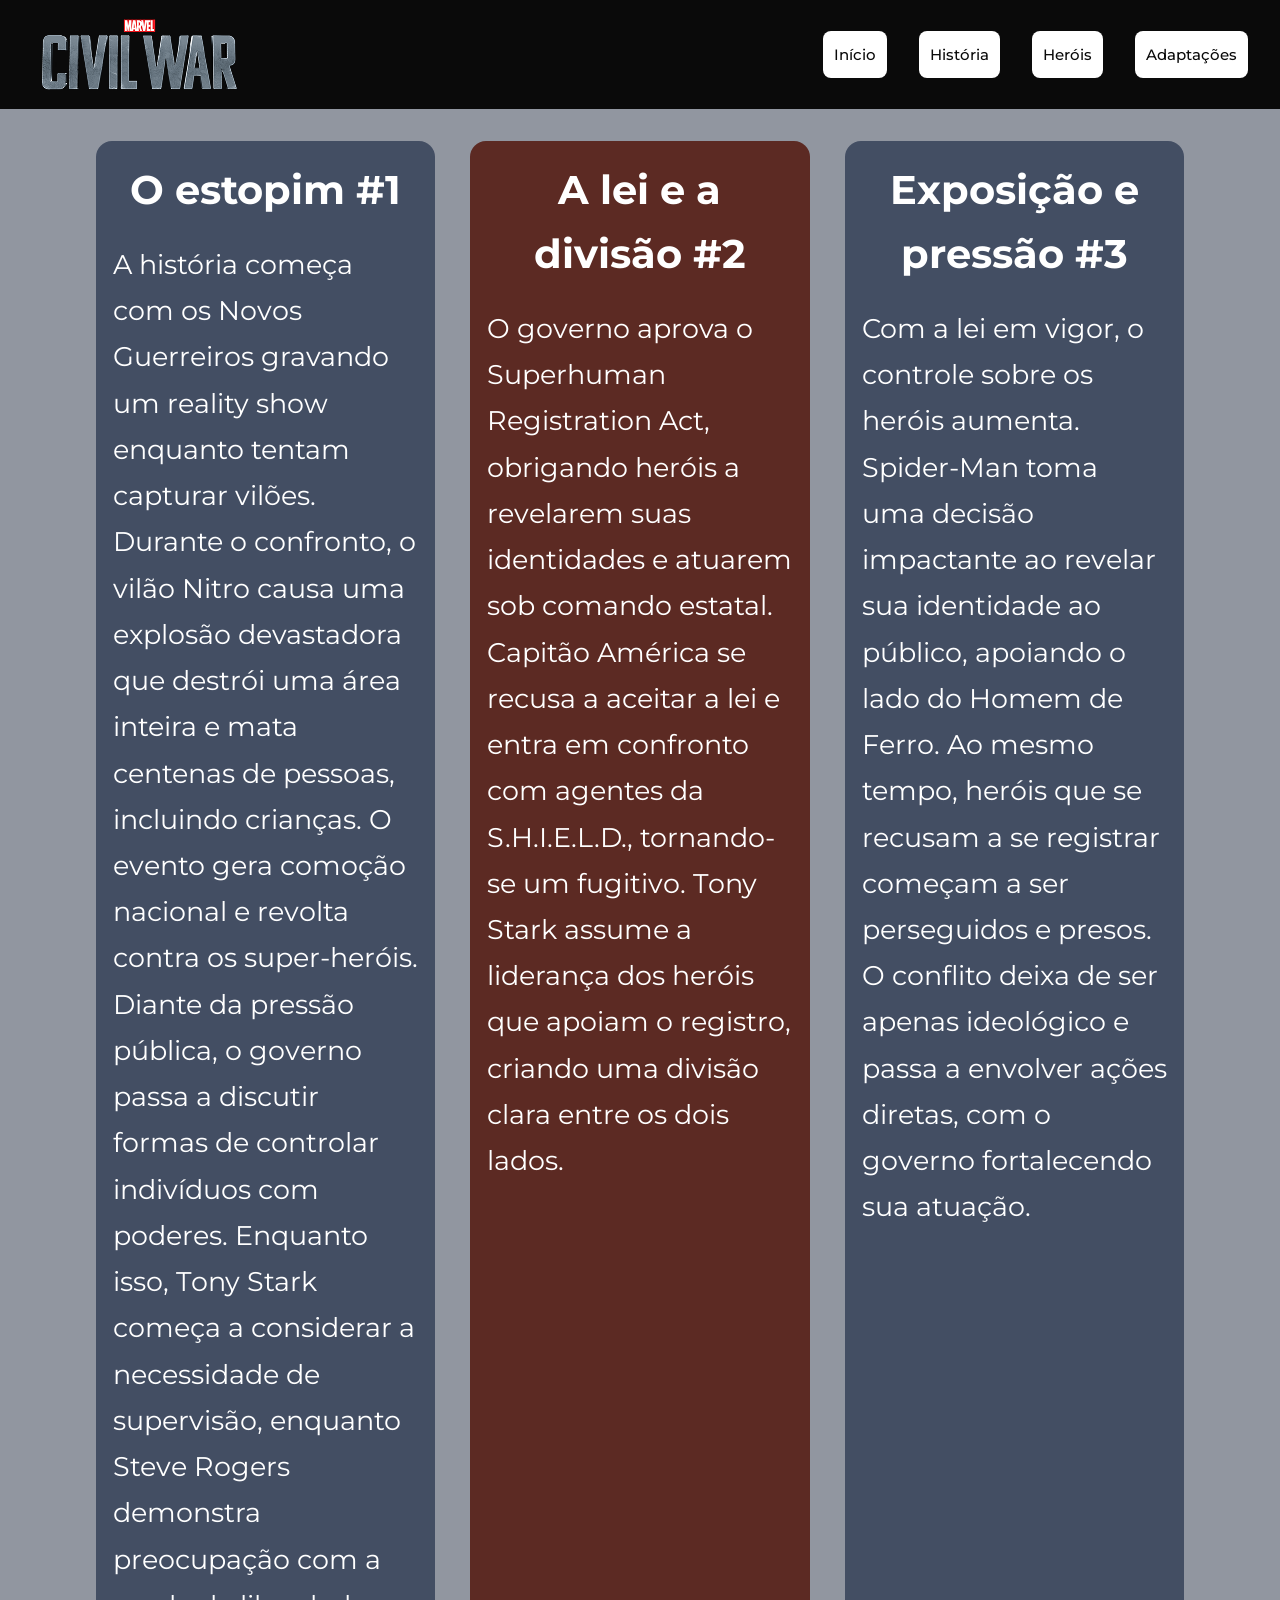
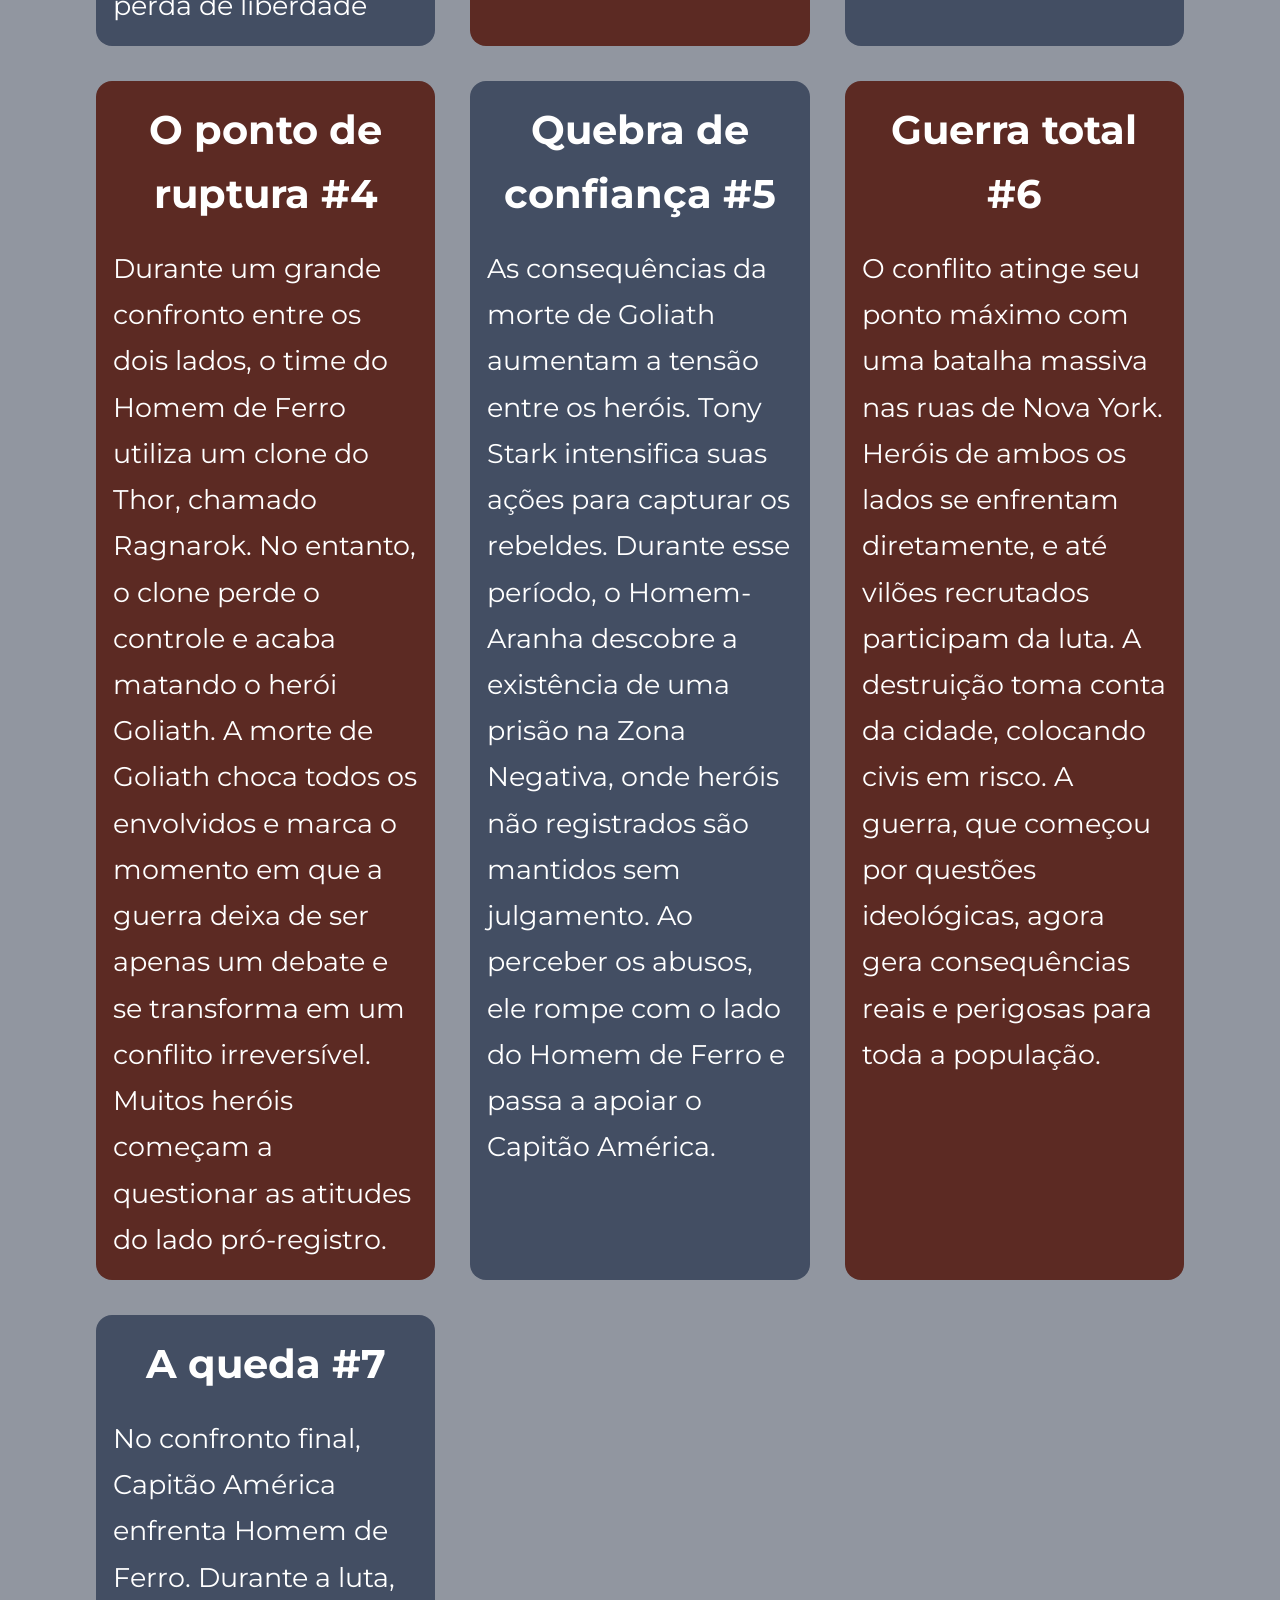
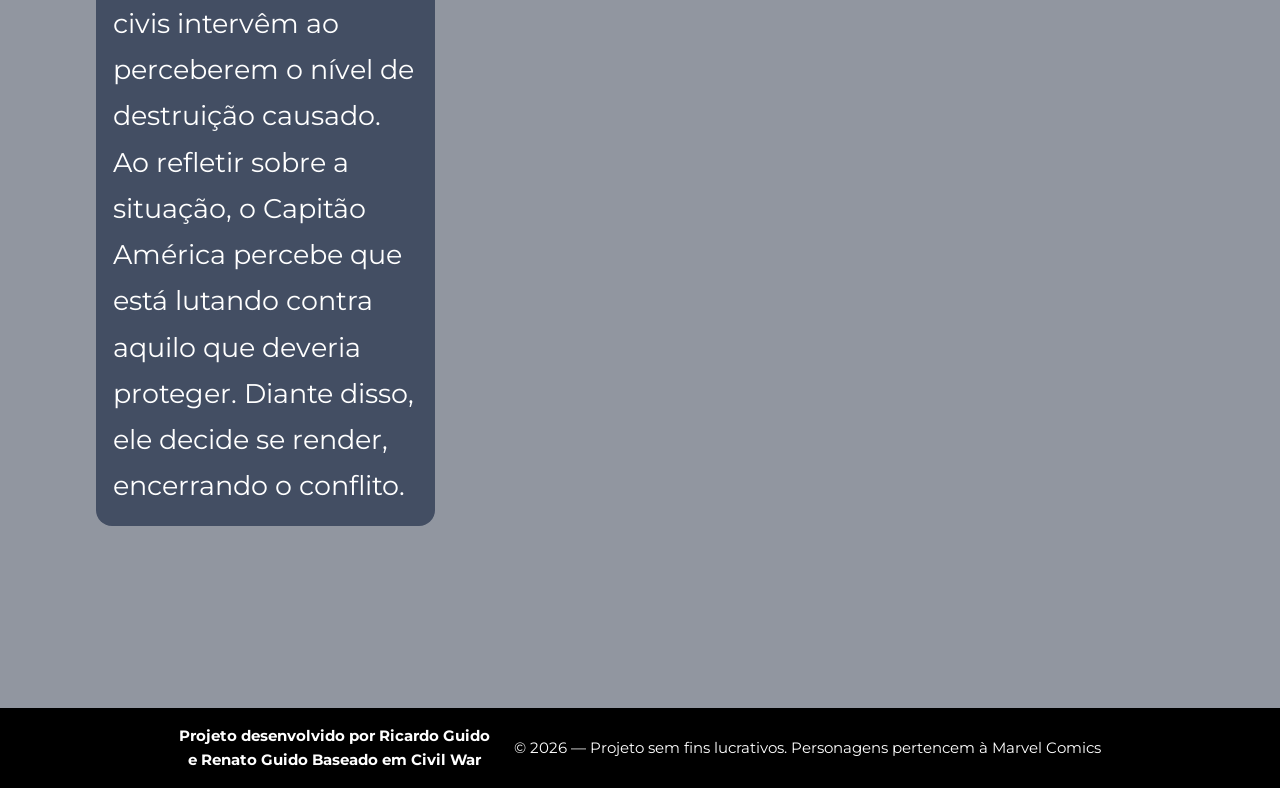
==== historia.html @ 03456ea7 "feat: Adição da page historia e estilização parcial" ====
<!DOCTYPE html>
<html lang="en">

<head>
    <meta charset="UTF-8">
    <meta name="viewport" content="width=device-width, initial-scale=1.0">
    <title>Civil War</title>
    <link rel="stylesheet" href="style/style.css">
    <link rel="preconnect" href="https://fonts.googleapis.com">
    <link rel="preconnect" href="https://fonts.gstatic.com" crossorigin>
    <link
        href="https://fonts.googleapis.com/css2?family=Inter:ital,opsz,wght@0,14..32,100..900;1,14..32,100..900&family=Montserrat:ital,wght@0,100..900;1,100..900&display=swap"
        rel="stylesheet">
</head>

<body>
    <header>
        <header class="navbar">

            <nav class="navbar-inner">
                <img src="img/Logo Header.png" alt="Civil War Logo">

                <ul class="navbar-links">
                    <li><a href="index.html">Início</a></li>
                    <li><a href="historia.html">História</a></li>
                    <li><a href="#herois">Heróis</a></li>
                    <li><a href="#adaptacoes">Adaptações</a></li>
                </ul>
            </nav>
        </header>
    </header>

    <body>
        <main>
            <section class="timeline">

                <div class="card-esquerda">
                    <h2>O estopim #1</h2>
                    <p>A história começa com os Novos Guerreiros gravando um reality show enquanto tentam capturar
                        vilões. Durante o confronto, o vilão Nitro causa uma explosão devastadora que destrói uma área
                        inteira e mata centenas de pessoas, incluindo crianças. O evento gera comoção nacional e revolta
                        contra os super-heróis.
                        Diante da pressão pública, o governo passa a discutir formas de controlar indivíduos com
                        poderes. Enquanto isso, Tony Stark começa a considerar a necessidade de supervisão, enquanto
                        Steve Rogers demonstra preocupação com a perda de liberdade</p>
                </div>

                <div class="card-direita">
                    <h2>A lei e a divisão #2</h2>
                    <p>O governo aprova o Superhuman Registration Act, obrigando heróis a revelarem suas identidades e
                        atuarem sob comando estatal.
                        Capitão América se recusa a aceitar a lei e entra em confronto com agentes da S.H.I.E.L.D.,
                        tornando-se um fugitivo. Tony Stark assume a liderança dos heróis que apoiam o registro, criando
                        uma divisão clara entre os dois lados.</p>
                </div>

                <div class="card-esquerda">
                    <h2>Exposição e pressão #3</h2>
                    <p>Com a lei em vigor, o controle sobre os heróis aumenta. Spider-Man toma uma decisão impactante ao
                        revelar sua identidade ao público, apoiando o lado do Homem de Ferro.
                        Ao mesmo tempo, heróis que se recusam a se registrar começam a ser perseguidos e presos. O
                        conflito deixa de ser apenas ideológico e passa a envolver ações diretas, com o governo
                        fortalecendo sua atuação.</p>
                </div>

                <div class="card-direita">
                    <h2>O ponto de ruptura #4</h2>
                    <p>Durante um grande confronto entre os dois lados, o time do Homem de Ferro utiliza um clone do
                        Thor, chamado Ragnarok. No entanto, o clone perde o controle e acaba matando o herói Goliath.
                        A morte de Goliath choca todos os envolvidos e marca o momento em que a guerra deixa de ser
                        apenas um debate e se transforma em um conflito irreversível. Muitos heróis começam a questionar
                        as atitudes do lado pró-registro.</p>
                </div>

                <div class="card-esquerda">
                    <h2>Quebra de confiança #5</h2>
                    <p>As consequências da morte de Goliath aumentam a tensão entre os heróis. Tony Stark intensifica
                        suas ações para capturar os rebeldes.
                        Durante esse período, o Homem-Aranha descobre a existência de uma prisão na Zona Negativa, onde
                        heróis não registrados são mantidos sem julgamento. Ao perceber os abusos, ele rompe com o lado
                        do Homem de Ferro e passa a apoiar o Capitão América.</p>
                </div>

                <div class="card-direita">
                    <h2>Guerra total #6</h2>
                    <p>O conflito atinge seu ponto máximo com uma batalha massiva nas ruas de Nova York. Heróis de ambos
                        os lados se enfrentam diretamente, e até vilões recrutados participam da luta.
                        A destruição toma conta da cidade, colocando civis em risco. A guerra, que começou por questões
                        ideológicas, agora gera consequências reais e perigosas para toda a população.</p>
                </div>

                <div class="card-esquerda">
                    <h2>A queda #7</h2>
                    <p>No confronto final, Capitão América enfrenta Homem de Ferro. Durante a luta, civis intervêm ao
                        perceberem o nível de destruição causado.
                        Ao refletir sobre a situação, o Capitão América percebe que está lutando contra aquilo que
                        deveria proteger. Diante disso, ele decide se render, encerrando o conflito.</p>
                </div>

            </section>
        </main>

        <footer class="footer">
            <div class="footer-inner">
                <h2>Projeto desenvolvido por Ricardo Guido <br>
                    e Renato Guido Baseado em Civil War</h2>
                <span class="footer-copy">© 2026 — Projeto sem fins lucrativos.
                    Personagens pertencem à Marvel Comics</span>
            </div>
        </footer>
    </body>

</html>
---- style/style.css ----
*{
    margin: 0;
    padding: 0;
    box-sizing: border-box;
}

:root{
    --cor-fundo: #9196a0;
    --cor-primaria-hover: hsl(0, 0%, 1%);
    --cor-homem-de-ferro: #5C2A23;
    --cor-capitao-america: #434e63;
    --cor-branca: #FFFFFF;
    --cor-texto-preto: #0a0a0a;
    --cor-texto-branco: #ffffff;
    --cor-borda: #c3c6d7;

    --fonte-principal: 'Montserrat';

    --espaco-xs: 0.5rem;
    --espaco-sm: 1rem;
    --espaco-md: 1.5rem;
    --espaco-lg: 2rem;
    --espaco-xxl: 6rem;
    --espaco-xl: 3rem;

    --raio-sm: 0.5rem;
    --raio-md: 0.75rem;
    --raio-lg: 1rem;

}

body{
    font-family: var(--fonte-principal);
    background-color: var(--cor-fundo);
    color: var(--cor-texto);
    line-height: 1.6;
}

.navbar{
    top: 0;
    left: 0;
    width: 100%;
    background-color: #0a0a0a;
}


.navbar-inner{
    display: flex;
    justify-content: space-between;
    align-items: center;
    width: 100%;
    margin: 0 auto; 
    padding: var(--espaco-sm) var(--espaco-lg);
}

.navbar-links{
    display: flex;
    list-style: none;
    gap: var(--espaco-lg);
}

li{
    background-color: var(--cor-branca);
    padding: 10px;
    border: 1px solid transparent;
    border-radius: var(--raio-sm);
}

.navbar-links a{
    text-decoration: none;
    color: var(--cor-texto-preto);
    font-size: 0.9375rem;
    font-weight: 500;
}

.navbar-links li:hover{
    background-color: #000;
    border: 1px solid #fff;
}

.navbar-links li:hover a{
    color: #fff;
}

.navbar-logo img{
    width: 150px;
    height: auto;
    display: block;
}

.texto-inicio{
    min-height: 100vh;
    display: flex;
    align-items: stretch;
    justify-content: center;
    gap: 40px;
    padding: var(--espaco-lg) var(--espaco-xxl);
}

.cards-texto{
    display: flex;
    flex-direction: column;
    gap: 90px;
    width: 50%;
}

.introducao,
.sinopse,
.obra{
    width: 100%;
    height: 50%;
    display: flex;
    flex-direction: column;
    align-items: center;
    justify-content: center;

    border-radius: var(--raio-lg);
    padding: var(--espaco-xl);

    color: var(--cor-texto-branco);
    text-align: center;
}

.introducao{
    background-color: var(--cor-homem-de-ferro);
}

.sinopse{
    background-color: var(--cor-capitao-america);
}

.obra{
    background-color: var(--cor-homem-de-ferro);
}

.card-imagem{
    width: 35%;
    border-radius: var(--raio-lg);
    overflow: hidden;
}

.card-imagem img{
    width: 100%;
    height: 100%;
    border-radius: var(--raio-md);
    display: block;
}

footer{
    background-color: #000;
    display: flex;
    height: 80px;
    margin-top: 150px;
}

.footer-inner{
    max-width: 1280px;
    margin: 0 auto;
    padding: 0 var(--espaco-lg);
    display: flex;

    align-items: center;
    gap: var(--espaco-md);
}

footer h2, span{
    color: var(--cor-texto-branco);
    text-align: center;
    font-size: 15px;
}

/*Historia.html*/
.timeline{
    width: 100%;
    padding: 80px 40px;
    display: grid;
    grid-template-columns: repeat(3, 1fr);
    gap: 35px;
    background-size: cover; 
    background-position: center;
    padding: var(--espaco-lg) var(--espaco-xxl);
}

.card{
    padding: 30px;
    border-radius: 25px;
    box-shadow: 0 5px 15px rgba(0,0,0,0.4);
    backdrop-filter: blur(3px);
    transition: 0.3s;
}

.card:hover{
    transform: translateY(-5px);
}

.card-esquerda{
    background-color: var(--cor-capitao-america);
    border-radius: var(--raio-lg);
    padding: 5%;
}

.card-direita{
    background-color: var(--cor-homem-de-ferro);
    border-radius: var(--raio-lg);
    padding: 5%;
}

.card-esquerda h2, .card-direita h2{
    text-align: center;
    margin-bottom: 20px;
    font-size: 2.5rem;
    font-weight: 8000;
    color: var(--cor-texto-branco);
}

.card-esquerda p, .card-direita p{
    font-size: 1.7rem;
    line-height: 1.7;
    color: #fff;
}
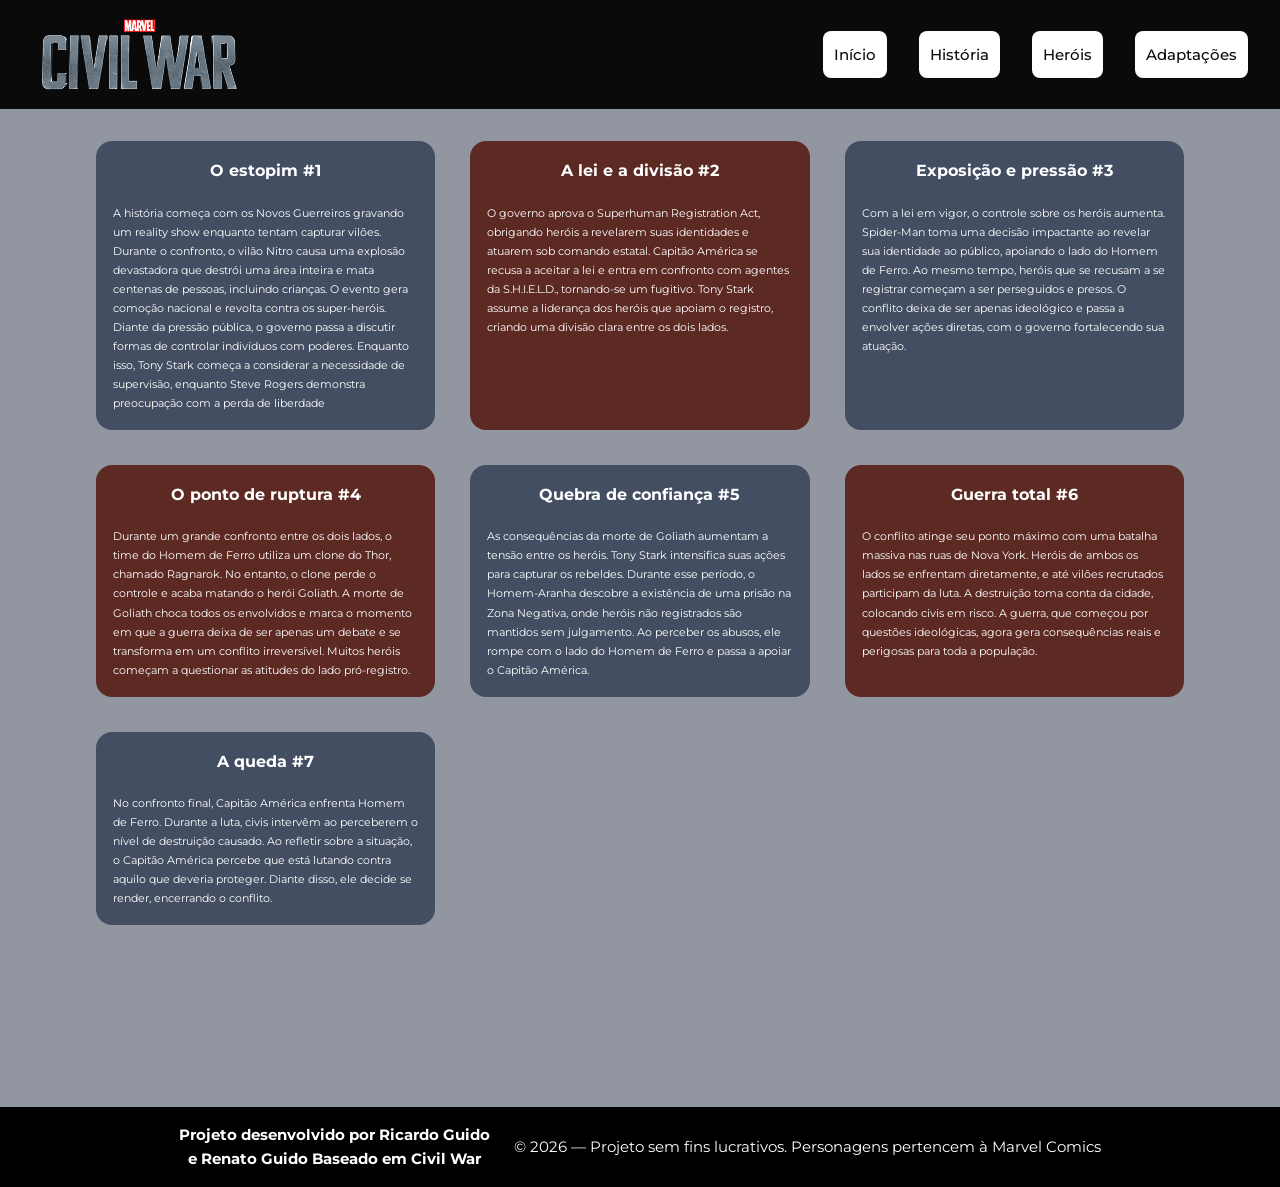
==== commit 1fd0a35b: "feat: Criação da página adaptações e estilizacão" ====
--- a/historia.html
+++ b/historia.html
@@ -24,7 +24,7 @@
                     <li><a href="index.html">Início</a></li>
                     <li><a href="historia.html">História</a></li>
                     <li><a href="#herois">Heróis</a></li>
-                    <li><a href="#adaptacoes">Adaptações</a></li>
+                    <li><a href="adaptacoes.html">Adaptações</a></li>
                 </ul>
             </nav>
         </header>
--- a/style/style.css
+++ b/style/style.css
@@ -181,17 +181,7 @@
     padding: var(--espaco-lg) var(--espaco-xxl);
 }
 
-.card{
-    padding: 30px;
-    border-radius: 25px;
-    box-shadow: 0 5px 15px rgba(0,0,0,0.4);
-    backdrop-filter: blur(3px);
-    transition: 0.3s;
-}
-
-.card:hover{
-    transform: translateY(-5px);
-}
+
 
 .card-esquerda{
     background-color: var(--cor-capitao-america);
@@ -208,14 +198,82 @@
 .card-esquerda h2, .card-direita h2{
     text-align: center;
     margin-bottom: 20px;
-    font-size: 2.5rem;
+    font-size: 1rem;
     font-weight: 8000;
     color: var(--cor-texto-branco);
 }
 
 .card-esquerda p, .card-direita p{
-    font-size: 1.7rem;
+    font-size: 0.7rem;
     line-height: 1.7;
     color: #fff;
 }
 
+.card-direita:hover{
+    transform: translateY(-5px);
+}
+
+.card-esquerda:hover{
+    transform: translateY(-5px);
+}
+
+
+/*Adaptações.html*/
+
+.conteudo{
+    width: 100%;
+    display: flex;
+    flex-direction: column;
+    gap: 60px;
+    padding: 40px 20px;
+}
+
+.bloco{
+    width: 100%;
+    display: flex;
+    align-items: center;
+    justify-content: center;
+    gap: 60px;
+}
+
+.bloco-reverso{
+    flex-direction: row-reverse;
+    display: flex;
+    align-items: center;
+    justify-content: center;
+    gap: 60px;
+}
+
+.card-bloco,
+.card-bloco-reverso{
+    width: 900px;
+    padding: 25px;
+    border-radius: 16px;
+    color: white;
+}
+
+.card-bloco{
+    background-color: var(--cor-homem-de-ferro);
+}
+
+.card-bloco-reverso{
+    background-color: var(--cor-capitao-america);
+}
+
+.card-imagem-adaptacoes{
+    width: 320px;
+}
+
+.card-imagem-adaptacoes img{
+    width: 100%;
+    border-radius: 16px;
+    display: block;
+}
+
+.card-bloco:hover{
+    transform: translateY(-5px);
+}
+
+.card-bloco-reverso:hover{
+    transform: translateY(-5px);
+}
